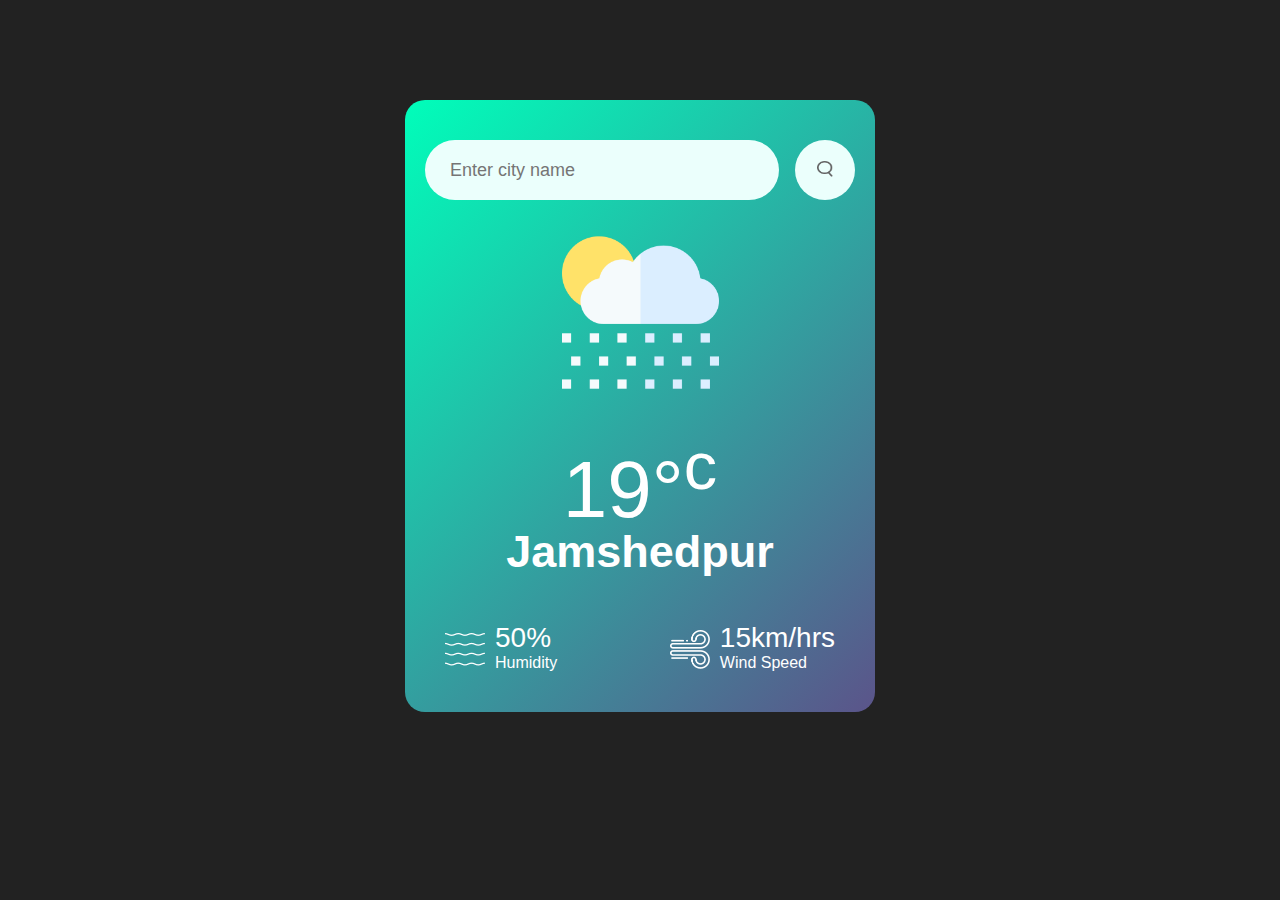
==== weather_app/index.html @ c5d889b4 "weather app data map is done from api" ====
<!DOCTYPE html>
<html lang="en">
  <head>
    <meta charset="UTF-8" />
    <meta name="viewport" content="width=device-width, initial-scale=1.0" />
    <title>Document</title>
    <link rel="stylesheet" href="styles.css" />
  </head>
  <body>
    <div class="card">
      <div class="search">
        <input type="text" placeholder="Enter city name" />
        <button><img src="images/search.png" /></button>
      </div>
      <div class="weather">
        <img src="images/rain.png" alt="weather-icon" class="waether-icon" />
        <h1 class="temp"><span>19</span>°<sup>c</sup></h1>
        <h2 class="city">Jamshedpur</h2>
        <div class="details">
          <div class="col">
            <img src="images/humidity.png" alt="" />
            <div>
              <p class="humidity">50%</p>
              <p>Humidity</p>
            </div>
          </div>
          <div class="col">
            <img src="images/wind.png" alt="" />
            <div>
              <p class="wind">15km/hrs</p>
              <p>Wind Speed</p>
            </div>
          </div>
        </div>
      </div>
    </div>
    <script src="./script.js"></script>
  </body>
</html>
---- weather_app/styles.css ----
* {
  margin: 0px;
  padding: 0px;
  box-sizing: border-box;
  font-family: "Poppins", sans-serif;
}
body {
  background: #222;
}
.card {
  width: 90%;
  max-width: 470px;
  background: linear-gradient(135deg, #00feba, #5b548a);
  color: #fff;
  margin: 100px auto 0; /* top margin is 100px left-right auto to horizontally center the element, bottom margin 0px*/
  border-radius: 20px;
  padding: 40px 20px;
  text-align: center;
}
.search {
  display: flex;
  justify-content: space-between;
}
.search input {
  border: none;
  outline: none;
  background: #ebfffc;
  height: 60px;
  flex: 1;
  padding: 10px 25px;
  margin-right: 16px;
  font-size: 18px;
  border-radius: 30px;
}
.search button {
  border: none;
  outline: none;
  background: #ebfffc;
  width: 60px;
  height: 60px;
  cursor: pointer;
  border-radius: 50%;
}
.search button img {
  height: 16px;
  width: 16px;
}
.weather {
}
.weather-icon {
  width: 170px;
  margin-top: 30px;
}
.weather h1 {
  font-size: 80px;
  font-weight: 500;
}
.weather h2 {
  font-size: 45px;
  font-weight: 400px;
  margin-top: -10px;
}
.details {
  display: flex;
  justify-content: space-between;
  align-items: center;
  padding: 0px 20px;
  margin-top: 50px;
}
.col {
  display: flex;
  align-items: center;
  text-align: left;
}
.col img {
  width: 40px;
  margin-right: 10px;
}
.humidity,
.wind {
  font-size: 28px;
  margin-top: -6px;
}
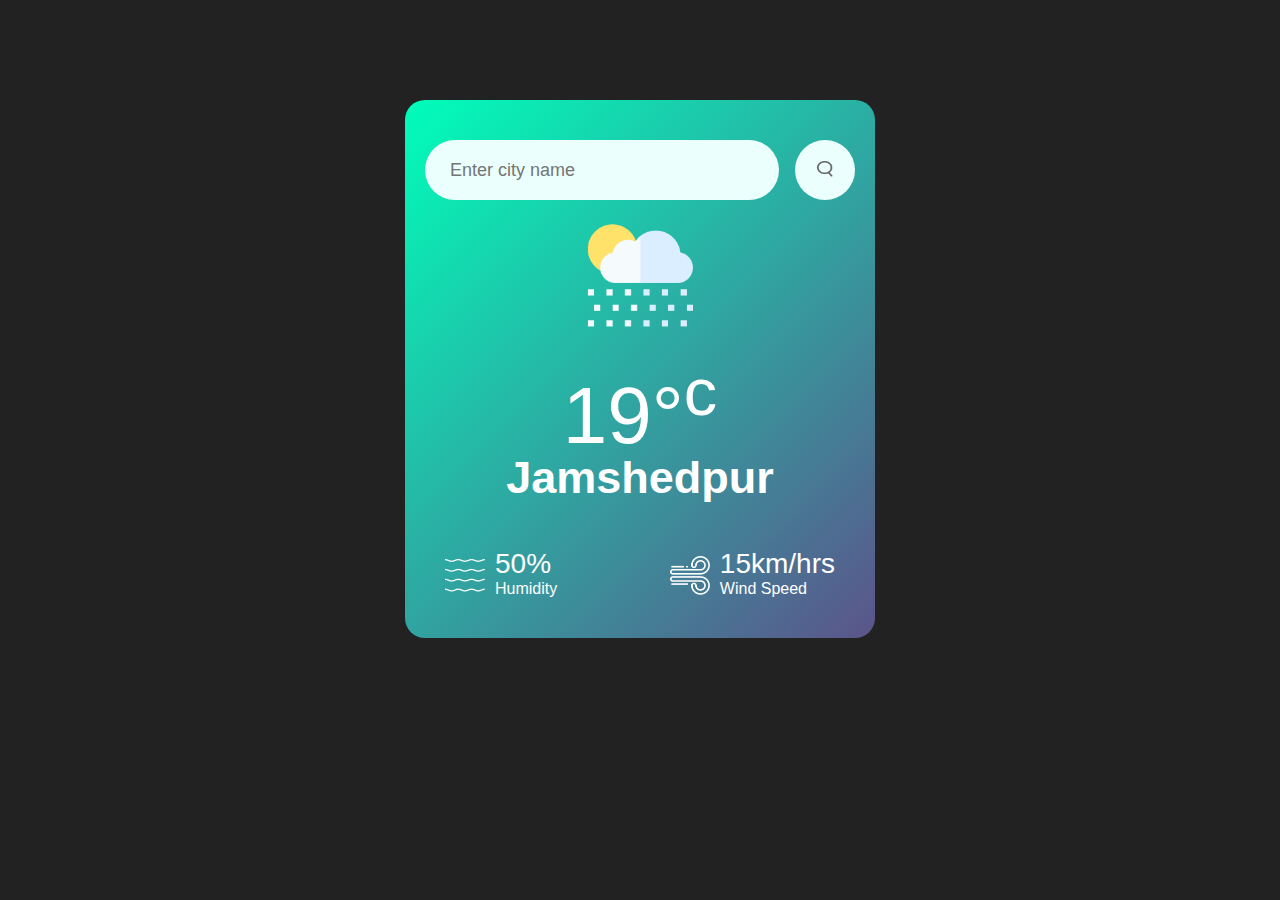
==== commit cb41c7a2: "weather iocn added" ====
--- a/weather_app/index.html
+++ b/weather_app/index.html
@@ -13,7 +13,13 @@
         <button><img src="images/search.png" /></button>
       </div>
       <div class="weather">
-        <img src="images/rain.png" alt="weather-icon" class="waether-icon" />
+        <img
+          width="35%"
+          height="150px"
+          src="images/rain.png"
+          alt="weather-icon"
+          class="waether-icon"
+        />
         <h1 class="temp"><span>19</span>°<sup>c</sup></h1>
         <h2 class="city">Jamshedpur</h2>
         <div class="details">
--- a/weather_app/styles.css
+++ b/weather_app/styles.css
@@ -45,8 +45,8 @@
   height: 16px;
   width: 16px;
 }
-.weather {
-}
+/* .weather {
+} */
 .weather-icon {
   width: 170px;
   margin-top: 30px;
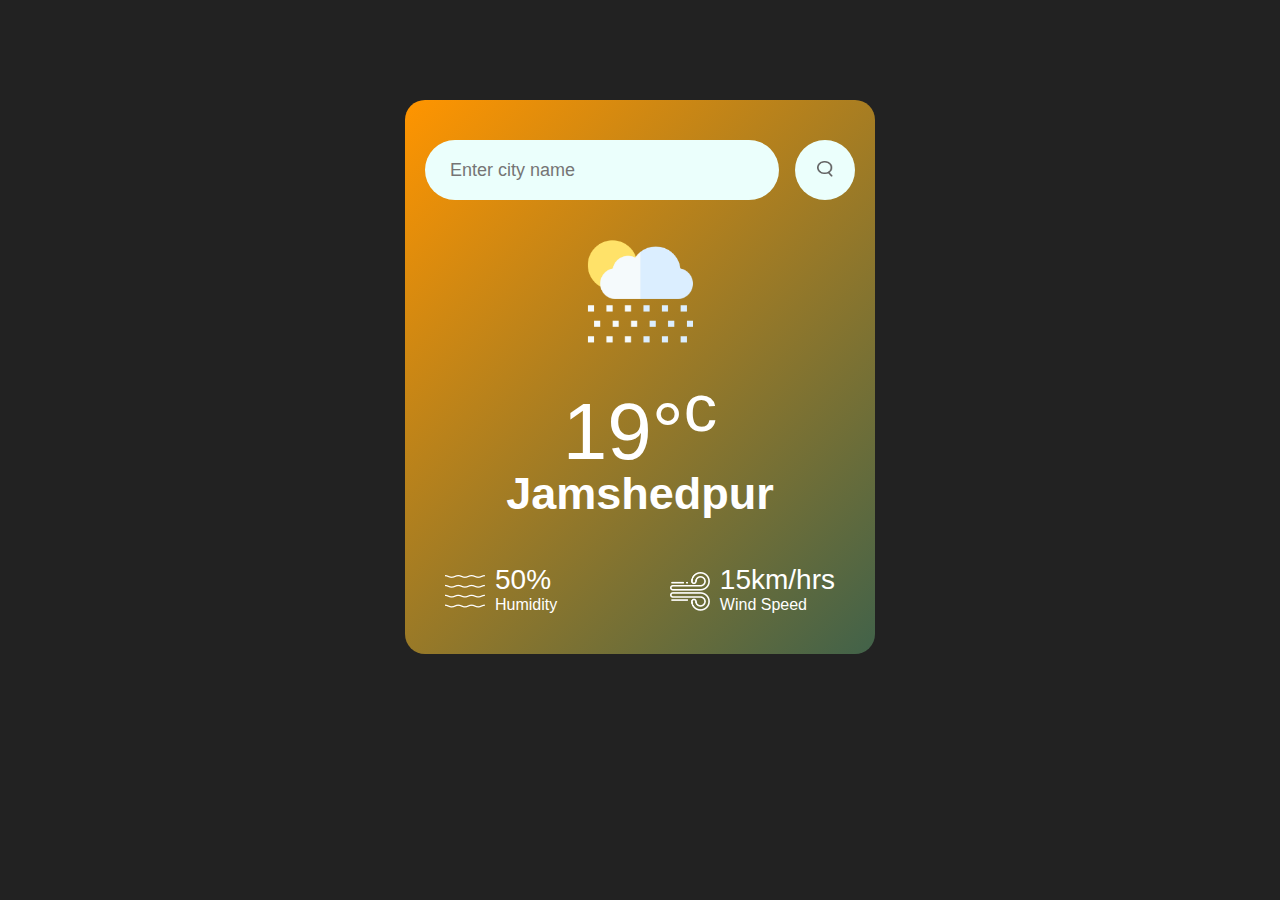
==== commit ce8d872a: "added event listen of enter key" ====
--- a/weather_app/index.html
+++ b/weather_app/index.html
@@ -9,9 +9,11 @@
   <body>
     <div class="card">
       <div class="search">
-        <input type="text" placeholder="Enter city name" />
+        <input id="cityInput" type="text" placeholder="Enter city name" />
         <button><img src="images/search.png" /></button>
       </div>
+      <div class="error-msg"></div>
+
       <div class="weather">
         <img
           width="35%"
--- a/weather_app/styles.css
+++ b/weather_app/styles.css
@@ -10,7 +10,7 @@
 .card {
   width: 90%;
   max-width: 470px;
-  background: linear-gradient(135deg, #00feba, #5b548a);
+  background: linear-gradient(135deg, hsl(35, 100%, 50%), hsl(135, 20%, 32%));
   color: #fff;
   margin: 100px auto 0; /* top margin is 100px left-right auto to horizontally center the element, bottom margin 0px*/
   border-radius: 20px;
@@ -81,3 +81,8 @@
   font-size: 28px;
   margin-top: -6px;
 }
+.error-msg {
+  color: red;
+  text-align: start;
+  padding: 8px 30px;
+}
